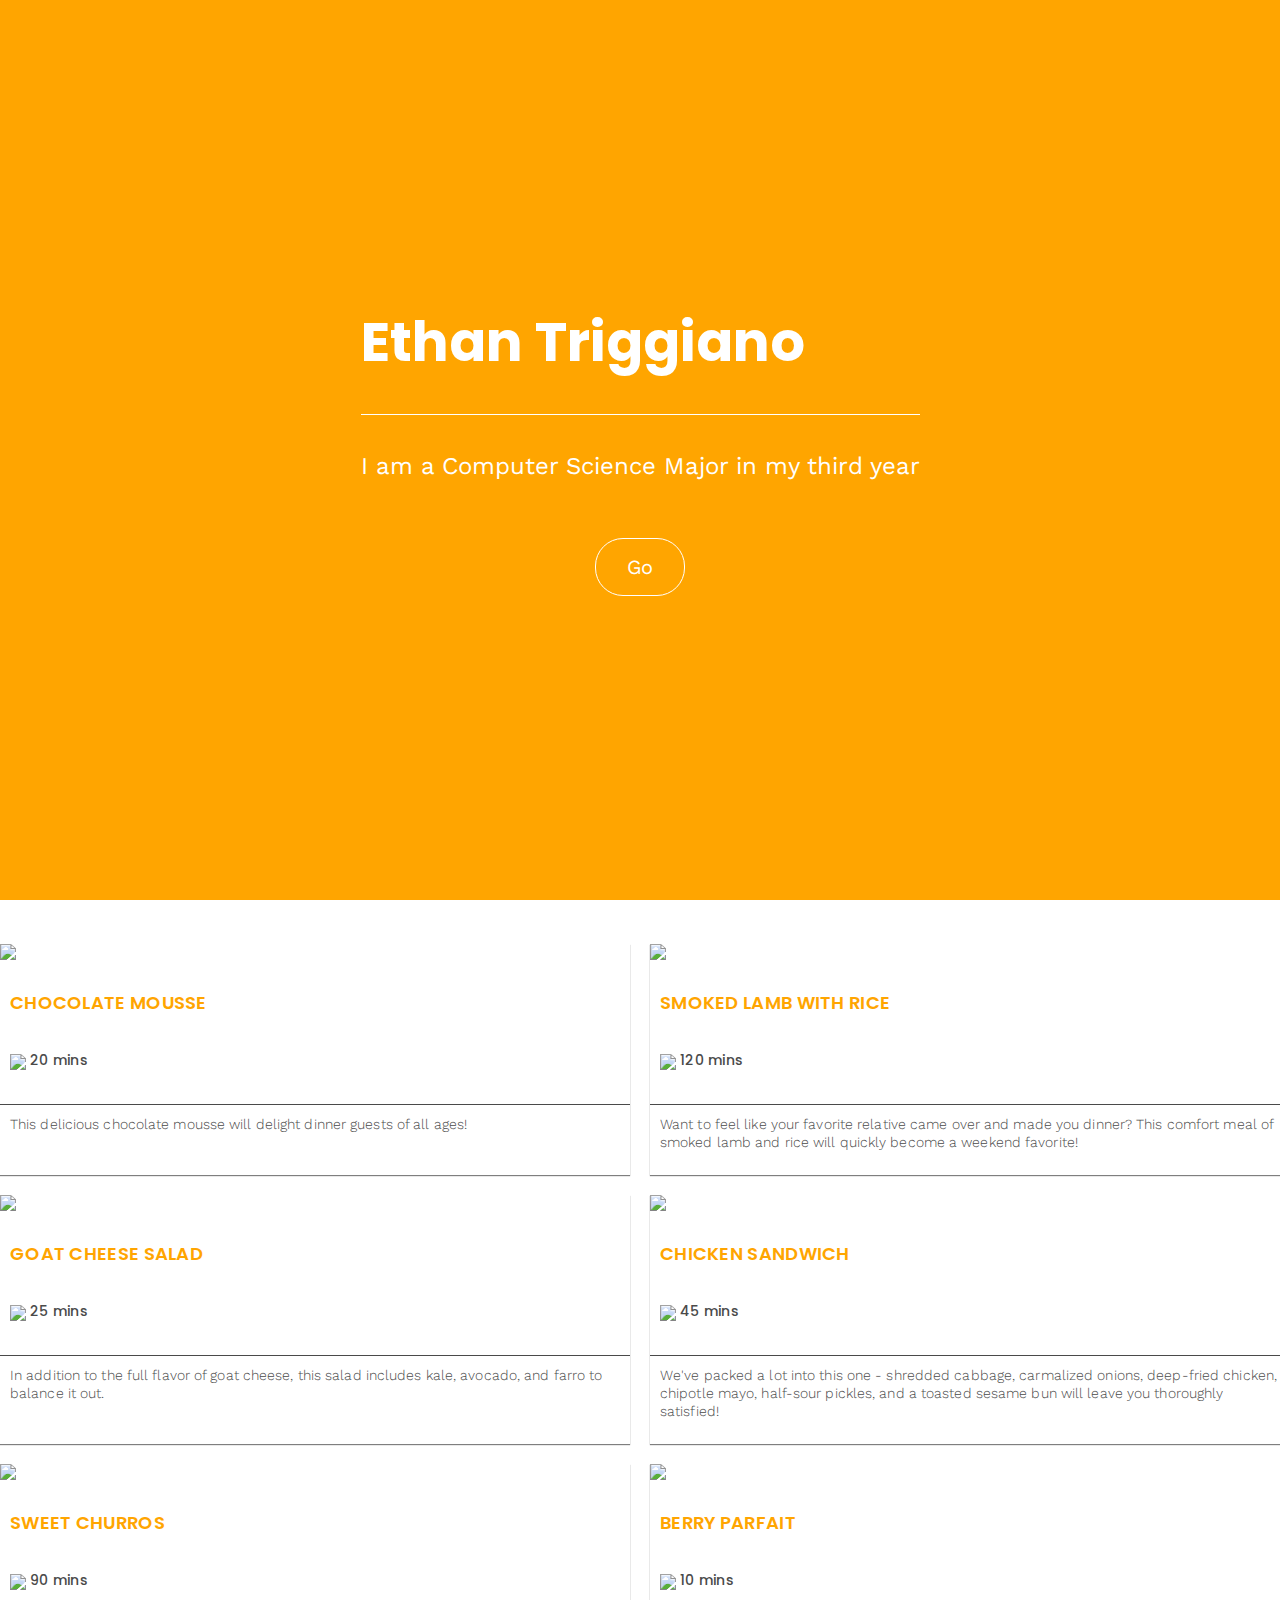
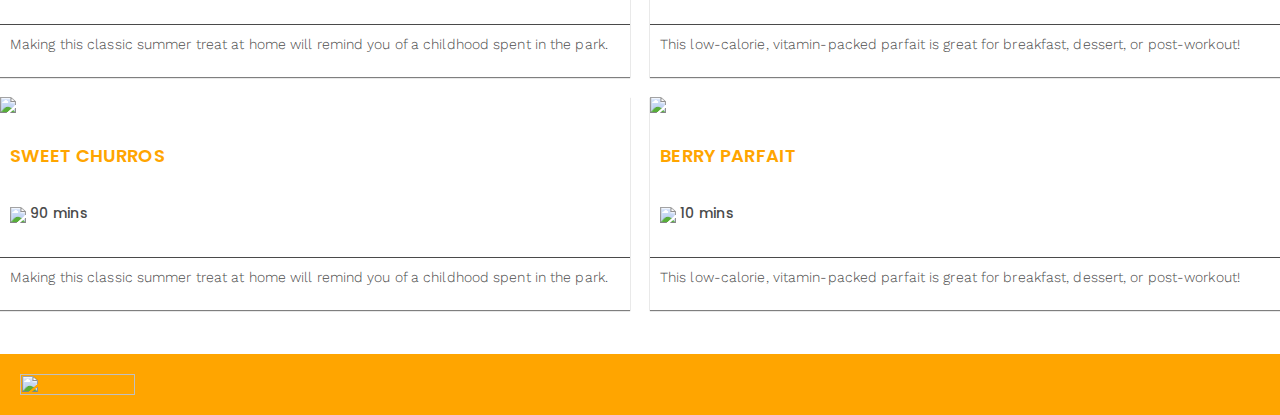
==== 3844-codecademy-clone 4/index.html @ 39ef763e "Try #2" ====
<!DOCTYPE html>
<html>

  <head>
    <meta charset="utf-8">
    <meta name="viewport" content="width=device-width, initial-scale=1.0, maximum-scale=1.0, user-scalable=no">
    <title>Ethan T</title>
    <link rel="stylesheet" type="text/css" href="reset.css" />
    <link rel="stylesheet" type="text/css" href="css/style.css" />
    <link href="https://fonts.googleapis.com/css?family=Poppins:400,600" rel="stylesheet">
    <link href="https://fonts.googleapis.com/css?family=Work+Sans" rel="stylesheet">
  </head>

  <body>

    <div class="container">

      <header>
        <div class="wrapper">
          <h1>Ethan Triggiano</h1>
          <p class="bio">I am a Computer Science Major in my third year</p>
          <div class="buttonBox">
            <a class="myButton" href="#projects">Go</a>
          </div>
        </div>
      </header>

      <main id="projects">
        <div class="recipe a">
          <img src="https://content.codecademy.com/courses/learn-css-grid/lesson-ii/image-1.png" />
          <h2>CHOCOLATE MOUSSE</h2>
          <img src="https://content.codecademy.com/courses/learn-css-grid/lesson-ii/time.svg" class="time" />
          <p class="mins">20 mins</p>
          <p class="description">
            This delicious chocolate mousse will delight dinner guests of all ages!</p>
        </div>
        <div class="recipe b">
          <img src="https://content.codecademy.com/courses/learn-css-grid/lesson-ii/image-2.png" />
          <h2>SMOKED LAMB WITH RICE</h2>
          <img src="https://content.codecademy.com/courses/learn-css-grid/lesson-ii/time.svg" class="time" />
          <p class="mins">120 mins</p>
          <p class="description">
            Want to feel like your favorite relative came over and made you dinner? This comfort meal of smoked lamb and rice will quickly become a weekend favorite!
          </p>
        </div>
        <div class="recipe c">
          <img src="https://content.codecademy.com/courses/learn-css-grid/lesson-ii/image-5.png" />
          <h2>GOAT CHEESE SALAD</h2>
          <img src="https://content.codecademy.com/courses/learn-css-grid/lesson-ii/time.svg" class="time" />
          <p class="mins">25 mins</p>
          <p class="description">
            In addition to the full flavor of goat cheese, this salad includes kale, avocado, and farro to balance it out.</p>
        </div>
        <div class="recipe d">
          <img src="https://content.codecademy.com/courses/learn-css-grid/lesson-ii/image-4.png" />
          <h2>CHICKEN SANDWICH</h2>
          <img src="https://content.codecademy.com/courses/learn-css-grid/lesson-ii/time.svg" class="time" />
          <p class="mins">45 mins</p>
          <p class="description">
            We've packed a lot into this one - shredded cabbage, carmalized onions, deep-fried chicken, chipotle mayo, half-sour pickles, and a toasted sesame bun will leave you thoroughly satisfied!</p>
        </div>
        <div class="recipe e">
          <img src="https://content.codecademy.com/courses/learn-css-grid/lesson-ii/image-3.png" />
          <h2>SWEET CHURROS</h2>
          <img src="https://content.codecademy.com/courses/learn-css-grid/lesson-ii/time.svg" class="time" />
          <p class="mins">90 mins</p>
          <p class="description">
            Making this classic summer treat at home will remind you of a childhood spent in the park.</p>
        </div>
        <div class="recipe f">
          <img src="https://content.codecademy.com/courses/learn-css-grid/lesson-ii/image-6.png" />
          <h2>BERRY PARFAIT</h2>
          <img src="https://content.codecademy.com/courses/learn-css-grid/lesson-ii/time.svg" class="time" />
          <p class="mins">10 mins</p>
          <p class="description">
            This low-calorie, vitamin-packed parfait is great for breakfast, dessert, or post-workout!</p>
        </div>
        <div class="recipe e">
          <img src="https://content.codecademy.com/courses/learn-css-grid/lesson-ii/image-3.png" />
          <h2>SWEET CHURROS</h2>
          <img src="https://content.codecademy.com/courses/learn-css-grid/lesson-ii/time.svg" class="time" />
          <p class="mins">90 mins</p>
          <p class="description">
            Making this classic summer treat at home will remind you of a childhood spent in the park.</p>
        </div>
        <div class="recipe f">
          <img src="https://content.codecademy.com/courses/learn-css-grid/lesson-ii/image-6.png" />
          <h2>BERRY PARFAIT</h2>
          <img src="https://content.codecademy.com/courses/learn-css-grid/lesson-ii/time.svg" class="time" />
          <p class="mins">10 mins</p>
          <p class="description">
            This low-calorie, vitamin-packed parfait is great for breakfast, dessert, or post-workout!</p>
        </div>
      </main>

      <footer>
        <img src="https://content.codecademy.com/courses/learn-css-grid/lesson-ii/savory.svg" class="logo">
      </footer>

    </div>
  </body>

</html>
---- 3844-codecademy-clone 4/css/style.css ----
/* Set the scroll behavior to smooth so that when you click the in the header, the screen scrolls down rather than jumps */
html {
  scroll-behavior: smooth;
}

/* Set the margin to 0 to make sure the page stretches all the way to the edge of the browser window. */
body {
  margin: 0;
}

header, footer {
  background-color: #ffa500;
  text-align: left;
/*  min-width: 500px; */
}

header {
  font-family: Work Sans;
  color: #fff;
  min-height: 100vh;
  display: flex;
}

main {
  display: grid;
  grid-template-columns: repeat(auto-fill, minmax(40%, 1fr) ) ;
  grid-gap: 20px;
  margin-top: 44px;

  justify-items: center;
  justify-content: center;
  align-items: stretch;
  align-content: center;
}

h1 {
  font-family: Poppins;
  font-size: calc(1em + 3vw);
  padding-bottom: .67em;
  border-bottom: 1px solid;
  line-height: 1.3;
}

h2 {
  font-family: Poppins;
  font-size: 18px;
  font-weight: 600;
  letter-spacing: 0.3px;
  text-align: left;
  color: #ffa500;
  padding: 10px 0px 10px 10px;
}

img {
  width: 100%;
  height: auto;
}

.wrapper {
    max-width: 1150px;
    margin: auto;
    padding: 50px;
    display: block;
}

.bio {
  color: #ffffff;
  font-size: 24px;
  font-family: 'Work Sans';
}

.buttonBox {
  display: flex;
  justify-content: center;
  align-content: center;
}

.myButton {
  border-radius: 28px;
  border: 1px solid #ffffff;
  cursor: pointer;
  color: #ffffff;
  font-size: 20px;
  padding: 16px 31px;
  text-decoration: none;
  margin: 1.69em auto;
}

.myButton:hover {
    background-color:#e69708;
}

.myButton:active {
    position:relative;
    top:1px;
}

.recipe {
  box-shadow: 0 1px 1px 0 rgba(0, 0, 0, 0.5);
  width: 100%;
}

.a {

}

.c {

}

.time {
  padding-left: 10px;
  padding-top: 10px;
  width: 20px;
  height: auto;
}

.mins {
  display: inline-block;
  font-family: Poppins;
  font-size: 14px;
  font-weight: 500;
  letter-spacing: 0.3px;
  text-align: left;
  color: #4a4a4a;
  position: relative;
  bottom: 5px;
}

.description {
  font-family: Work Sans;
  font-size: 14px;
  font-weight: 300;
  line-height: 1.29;
  letter-spacing: 0.1px;
  text-align: left;
  color: #4a4a4a;
  padding: 10px 0px 10px 10px;
  border-top: 1px solid #4a4a4a;
}

.logo {
  width: 115px;
  height: 21.1px;
  object-fit: contain;
  padding: 20px;
}

.container {
/*  min-width: 500px; */
  margin: auto;
}

footer {
  margin-top: 44px;
}
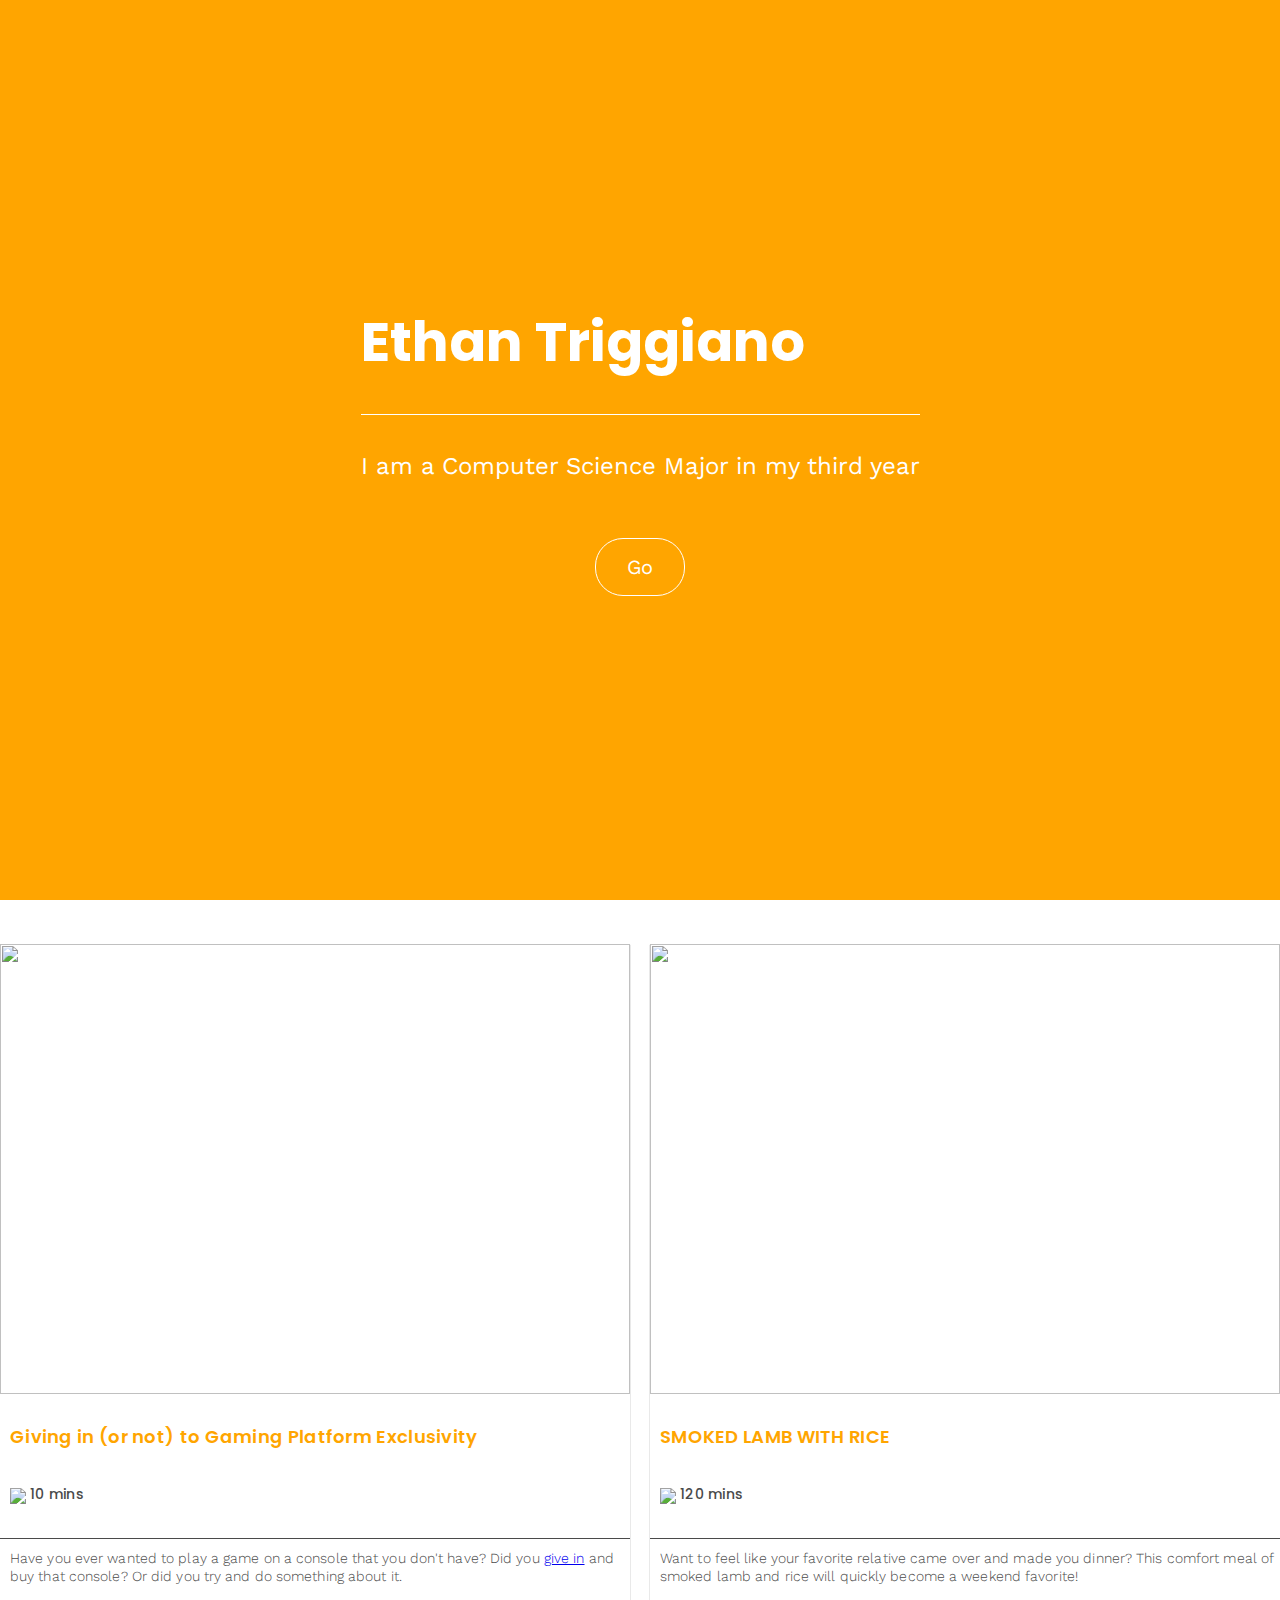
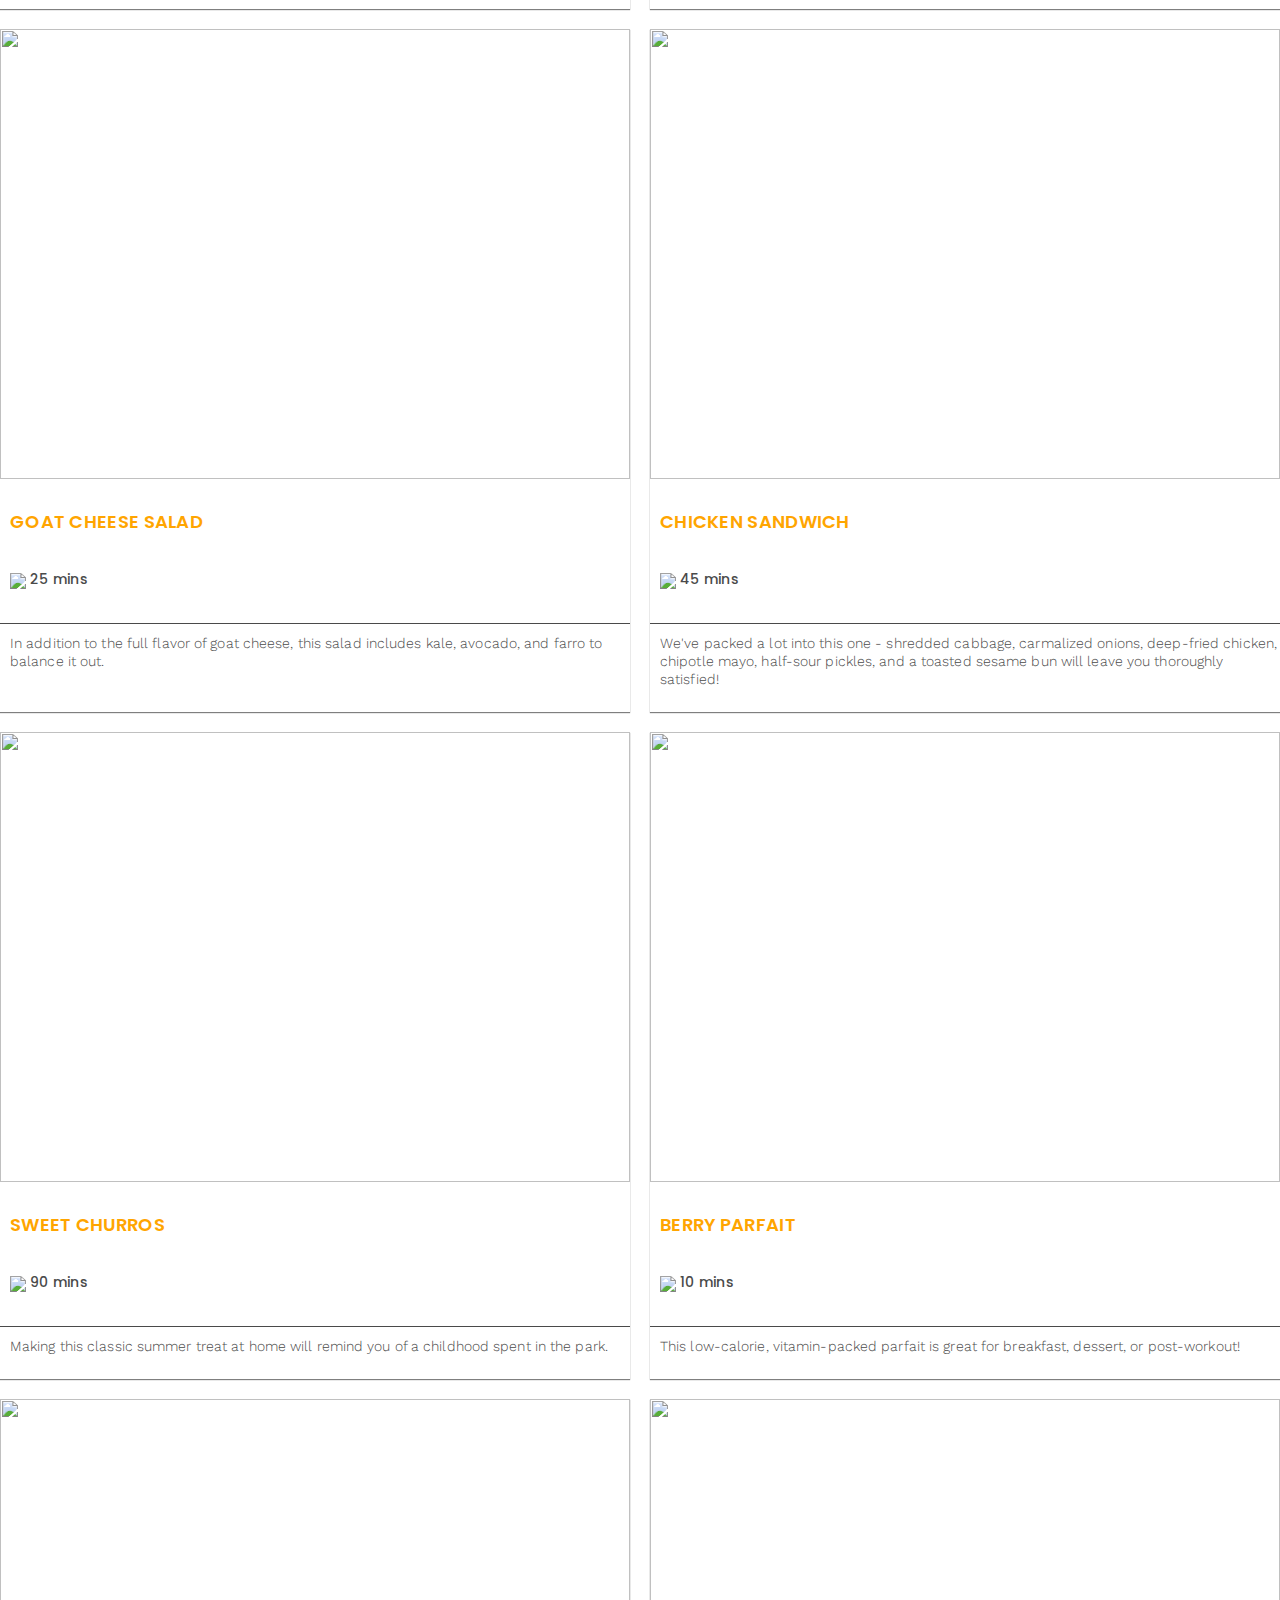
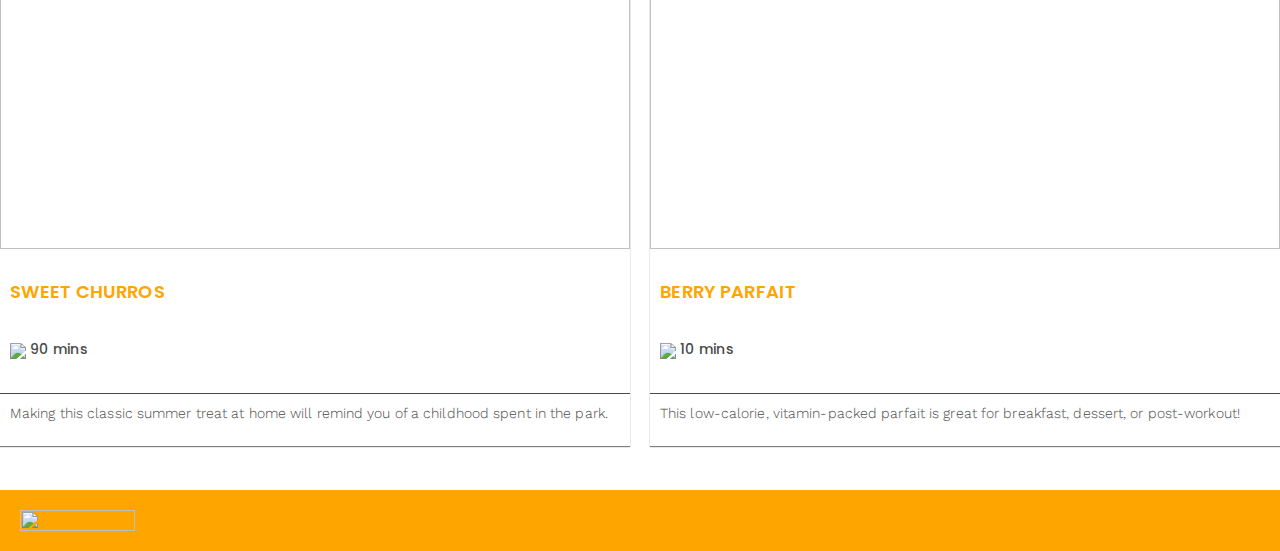
==== commit 4e0ec113: "2_blog push" ====
--- a/3844-codecademy-clone 4/index.html
+++ b/3844-codecademy-clone 4/index.html
@@ -28,11 +28,10 @@
       <main id="projects">
         <div class="recipe a">
           <img src="https://content.codecademy.com/courses/learn-css-grid/lesson-ii/image-1.png" />
-          <h2>CHOCOLATE MOUSSE</h2>
+          <h2>Giving in (or not) to Gaming Platform Exclusivity</h2>
           <img src="https://content.codecademy.com/courses/learn-css-grid/lesson-ii/time.svg" class="time" />
-          <p class="mins">20 mins</p>
-          <p class="description">
-            This delicious chocolate mousse will delight dinner guests of all ages!</p>
+          <p class="mins">10 mins</p>
+          <p class="description">Have you ever wanted to play a game on a console that you don't have? Did you <a href="https://medium.com/@ethantrig/giving-in-or-not-to-gaming-platform-exclusivity-e52a515ea50e">give in</a> and buy that console? Or did you try and do something about it.</p>
         </div>
         <div class="recipe b">
           <img src="https://content.codecademy.com/courses/learn-css-grid/lesson-ii/image-2.png" />
--- a/3844-codecademy-clone 4/css/style.css
+++ b/3844-codecademy-clone 4/css/style.css
@@ -53,7 +53,8 @@
 
 img {
   width: 100%;
-  height: auto;
+  height: 50vh;
+  object-fit: cover;
 }
 
 .wrapper {
@@ -154,3 +155,12 @@
 footer {
   margin-top: 44px;
 }
+
+@media all and (max-width:700px) {
+  main {
+    grid-template-columns: 1fr;
+  }
+  .description {
+    font-size: 18px;
+  }
+}
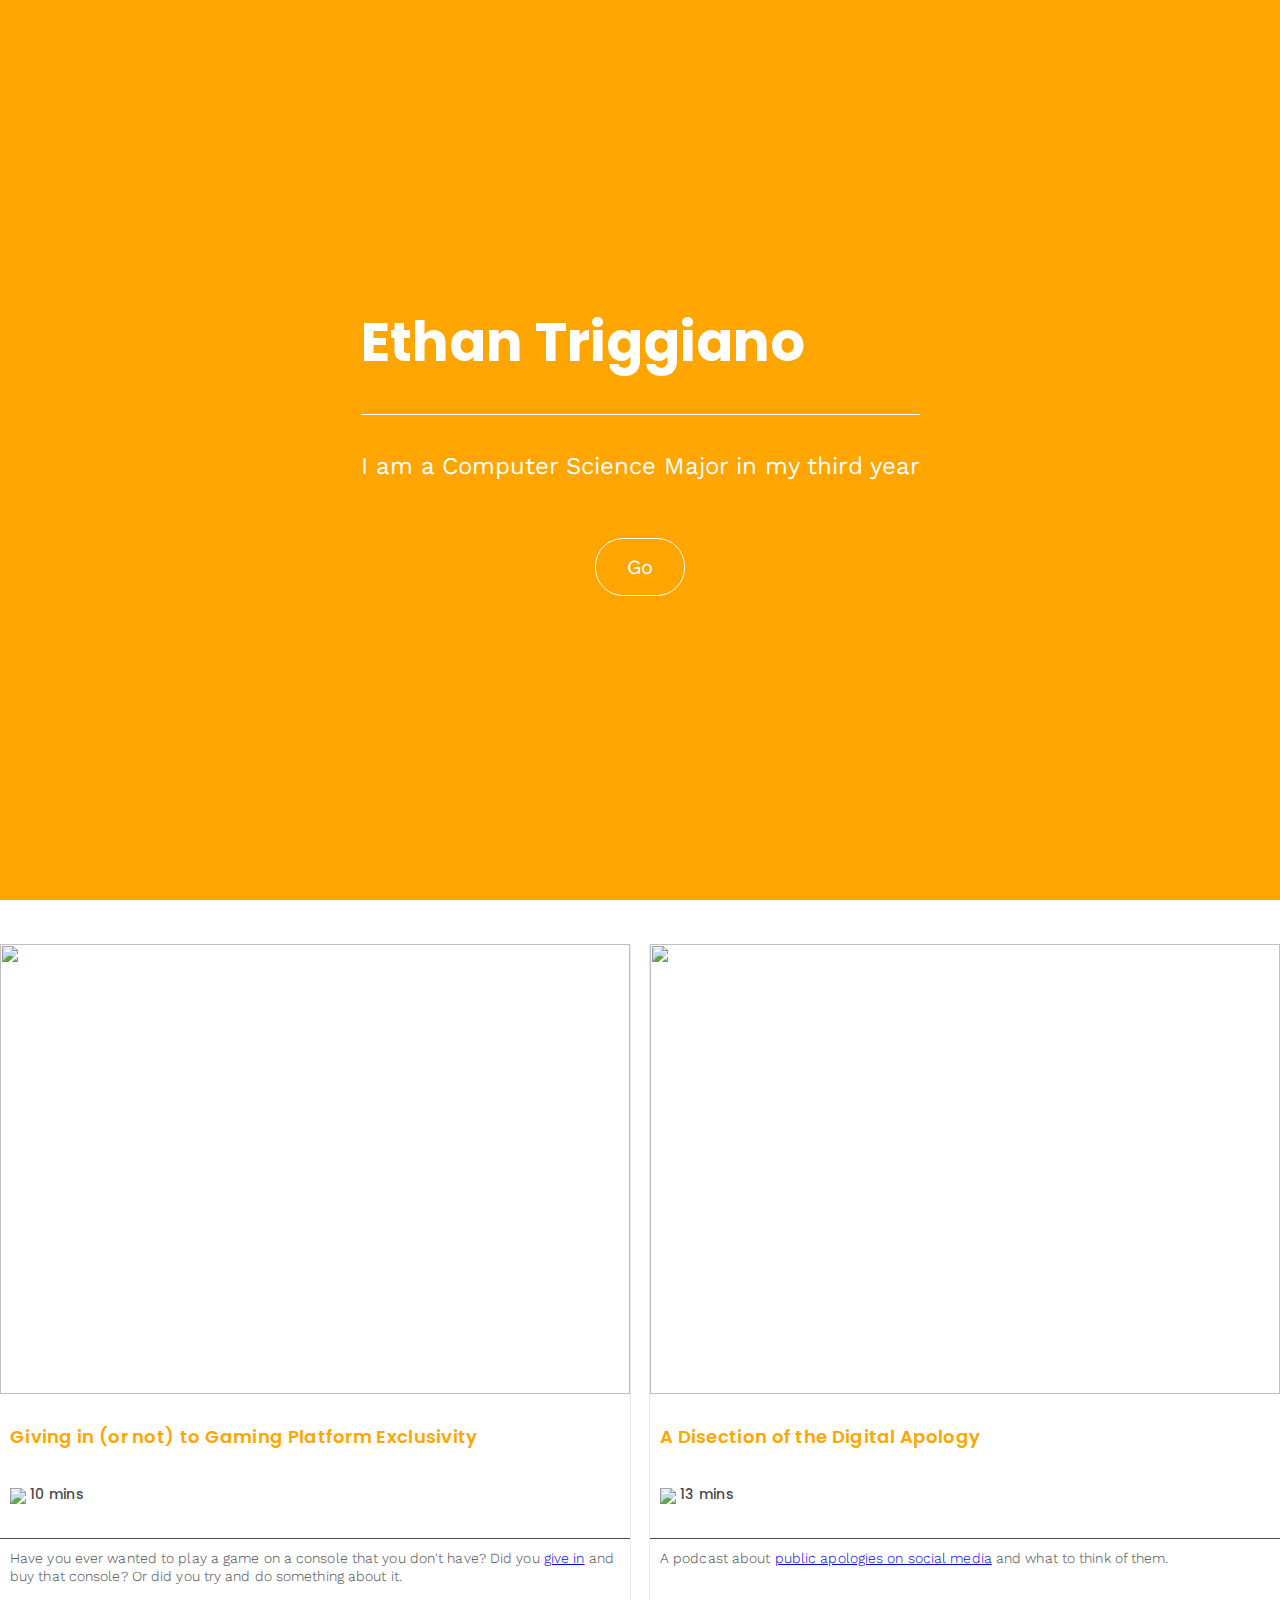
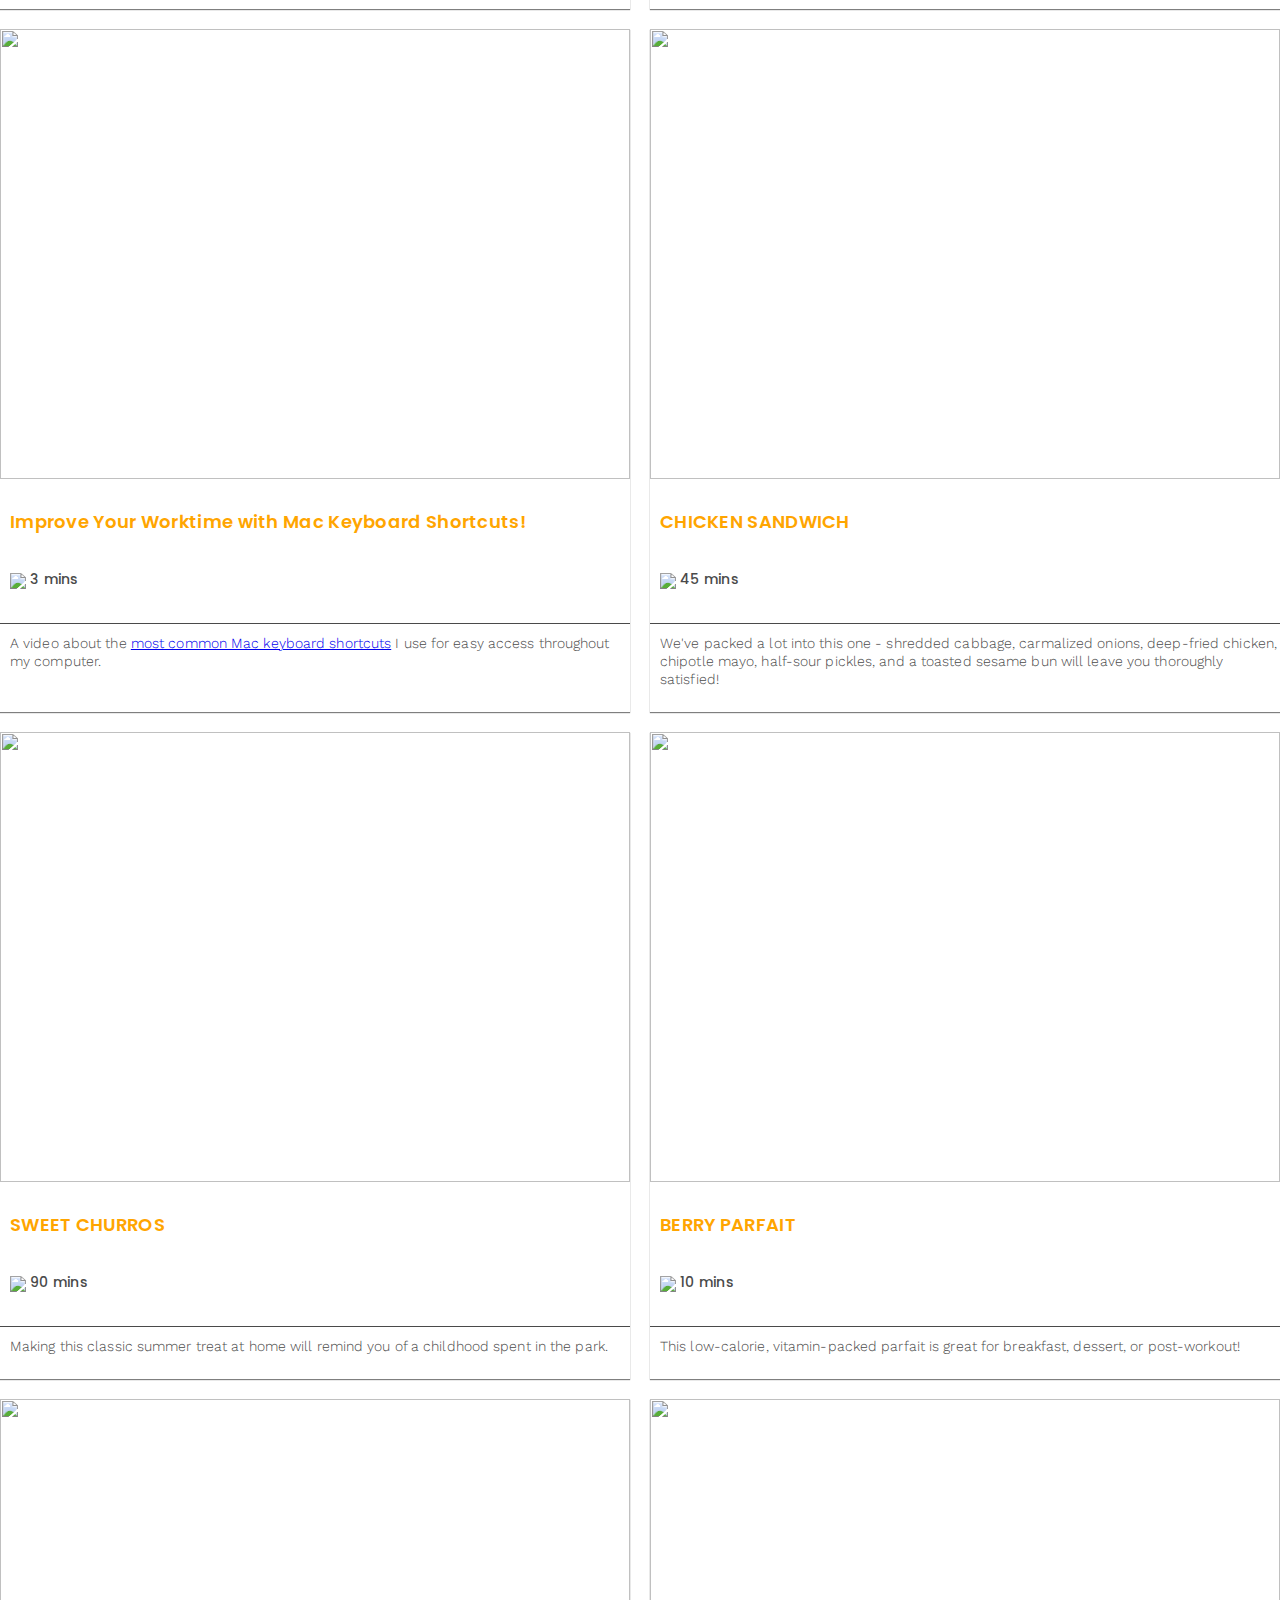
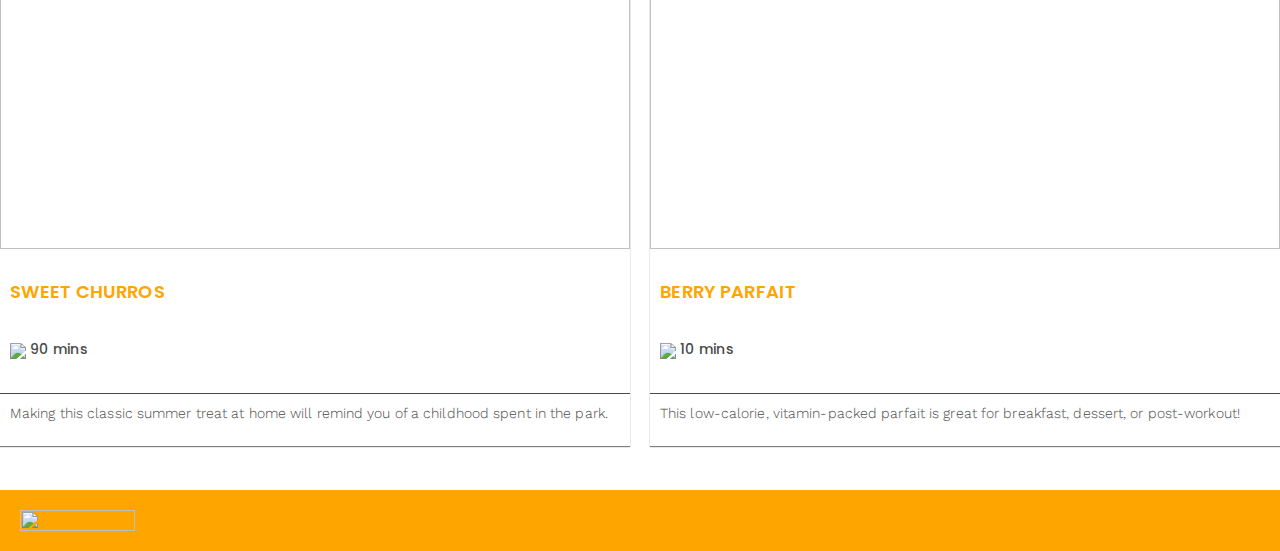
==== commit 66bd2426: "2_podcast_video" ====
--- a/3844-codecademy-clone 4/index.html
+++ b/3844-codecademy-clone 4/index.html
@@ -34,21 +34,18 @@
           <p class="description">Have you ever wanted to play a game on a console that you don't have? Did you <a href="https://medium.com/@ethantrig/giving-in-or-not-to-gaming-platform-exclusivity-e52a515ea50e">give in</a> and buy that console? Or did you try and do something about it.</p>
         </div>
         <div class="recipe b">
-          <img src="https://content.codecademy.com/courses/learn-css-grid/lesson-ii/image-2.png" />
-          <h2>SMOKED LAMB WITH RICE</h2>
+          <img src="https://cdn.pixabay.com/photo/2018/03/18/10/46/result-3236280_960_720.jpg" />
+          <h2>A Disection of the Digital Apology</h2>
           <img src="https://content.codecademy.com/courses/learn-css-grid/lesson-ii/time.svg" class="time" />
-          <p class="mins">120 mins</p>
-          <p class="description">
-            Want to feel like your favorite relative came over and made you dinner? This comfort meal of smoked lamb and rice will quickly become a weekend favorite!
-          </p>
+          <p class="mins">13 mins</p>
+          <p class="description">A podcast about <a href="https://soundcloud.com/david-moncada-9/a-dissection-of-the-digital-apology.com">public apologies on social media</a> and what to think of them.</p>
         </div>
         <div class="recipe c">
-          <img src="https://content.codecademy.com/courses/learn-css-grid/lesson-ii/image-5.png" />
-          <h2>GOAT CHEESE SALAD</h2>
+          <img src="https://cdn.pixabay.com/photo/2018/03/18/10/46/result-3236280_960_720.jpg" />
+          <h2>Improve Your Worktime with Mac Keyboard Shortcuts!</h2>
           <img src="https://content.codecademy.com/courses/learn-css-grid/lesson-ii/time.svg" class="time" />
-          <p class="mins">25 mins</p>
-          <p class="description">
-            In addition to the full flavor of goat cheese, this salad includes kale, avocado, and farro to balance it out.</p>
+          <p class="mins">3 mins</p>
+          <p class="description">A video about the <a href="https://soundcloud.com/david-moncada-9/a-dissection-of-the-digital-apology.com">most common Mac keyboard shortcuts</a> I use for easy access throughout my computer.</p>
         </div>
         <div class="recipe d">
           <img src="https://content.codecademy.com/courses/learn-css-grid/lesson-ii/image-4.png" />
